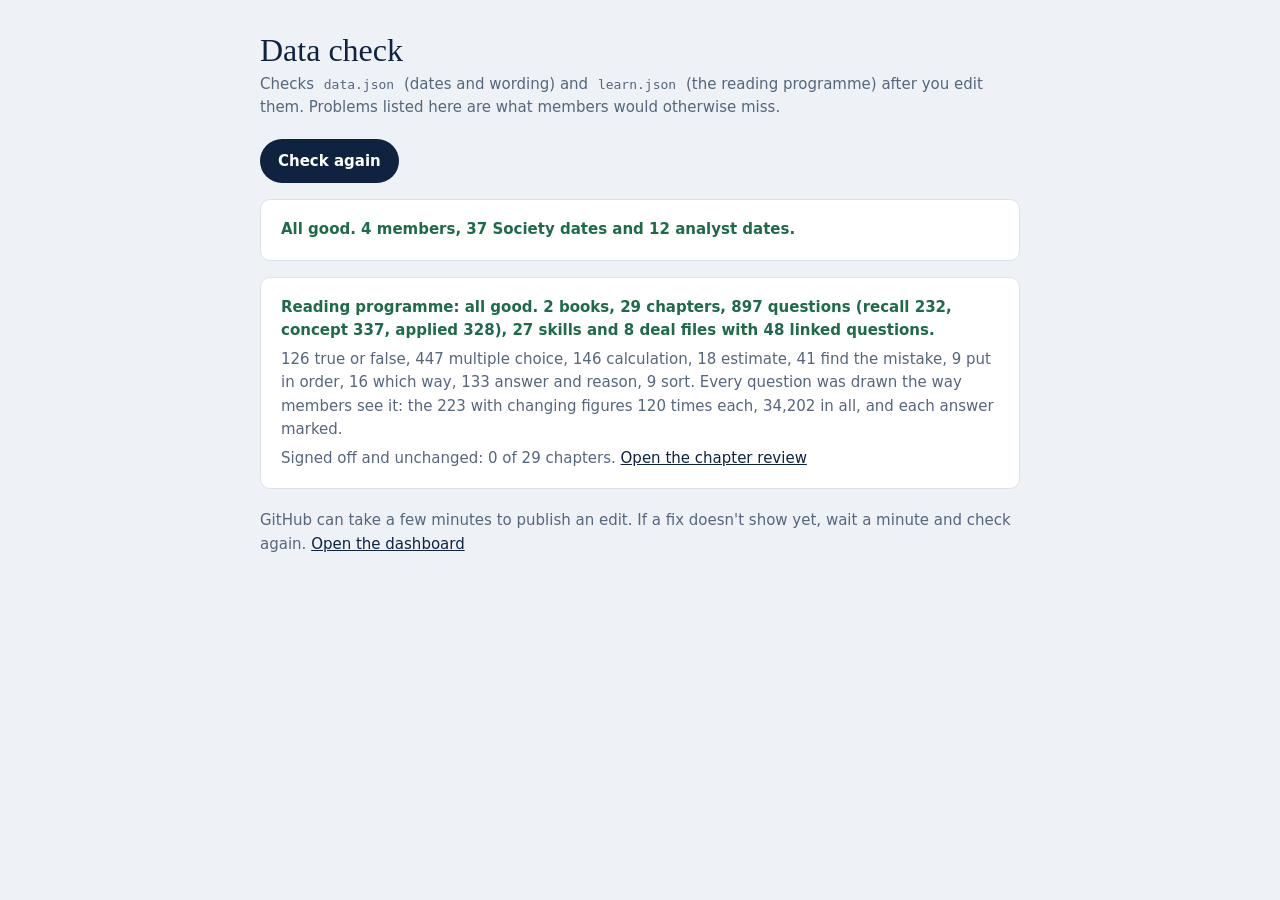
==== check.html @ 2d60f946 "Progress online, chapter sign-off, install and portrait fixes, Learn content - Install: the option i" ====
<!doctype html>
<html lang="en-ZA">
<head>
<meta charset="utf-8">
<meta name="viewport" content="width=device-width, initial-scale=1">
<meta name="robots" content="noindex, nofollow">
<title>Data Check</title>
<link rel="icon" href="icons/favicon.svg" type="image/svg+xml">
<style>
:root{--navy:#0F2340;--ink:#13203A;--muted:#56667C;--line:#DCE2E9;--page:#EEF1F5;--ok:#1E6B4A;--bad:#A3262A;--warn:#8A5A00}
body{margin:0;background:var(--page);color:var(--ink);font:15px/1.55 'IBM Plex Sans',system-ui,-apple-system,'Segoe UI',Roboto,Arial,sans-serif}
main{max-width:760px;margin:0 auto;padding:32px 16px 48px}
h1{margin:0 0 4px;font:400 32px/1.15 Georgia,'Times New Roman',serif;color:var(--navy)}
p{margin:0}
.lead{color:var(--muted);margin-bottom:20px}
.box{background:#fff;border:1px solid var(--line);border-radius:10px;padding:18px 20px;margin-top:16px}
.ok{color:var(--ok);font-weight:600}.bad{color:var(--bad);font-weight:600}.warn{color:var(--warn);font-weight:600}
ul{margin:10px 0 0;padding-left:20px}li{margin:4px 0}
code{font:13px/1.4 ui-monospace,Menlo,Consolas,monospace;background:var(--page);padding:1px 5px;border-radius:4px}
button{font:inherit;min-height:44px;padding:0 18px;border:0;border-radius:999px;background:var(--navy);color:#fff;font-weight:600;cursor:pointer}
a{color:var(--navy)}
</style>
</head>
<body>
<main>
  <h1>Data check</h1>
  <p class="lead">Checks <code>data.json</code> (dates and wording) and <code>learn.json</code> (the reading programme) after you edit them. Problems listed here are what members would otherwise miss.</p>
  <button id="run" type="button">Check again</button>
  <div id="out" class="box" aria-live="polite">Checking…</div>
  <div id="learn" class="box" aria-live="polite">Checking the reading programme…</div>
  <p class="lead" style="margin-top:20px">GitHub can take a few minutes to publish an edit. If a fix doesn't show yet, wait a minute and check again. <a href="./">Open the dashboard</a></p>
</main>
<div id="app" hidden></div>
<script>window.TRS_CHECK = true;</script>
<script src="vendor/preact.min.js"></script>
<script src="vendor/hooks.umd.js"></script>
<script src="vendor/htm.umd.js"></script>
<script src="app.js"></script>
<script>
(function () {
  var out = document.getElementById('out');
  function esc(s) { return String(s).replace(/[&<>]/g, function (c) { return { '&': '&amp;', '<': '&lt;', '>': '&gt;' }[c]; }); }
  function day(s) { var m = /^(\d{4})-(\d{2})-(\d{2})$/.exec(String(s || '')); if (!m) return NaN; var t = Date.UTC(+m[1], +m[2] - 1, +m[3]); var d = new Date(t); return d.getUTCDate() === +m[3] ? t : NaN; }
  function where(text, err) {
    var msg = String(err && err.message || err), pos = /position (\d+)/.exec(msg), lc = /line (\d+) column (\d+)/.exec(msg);
    if (lc) return 'line ' + lc[1] + ', column ' + lc[2];
    if (!pos) return '';
    var before = text.slice(0, +pos[1]).split('\n');
    return 'line ' + before.length + ', column ' + (before[before.length - 1].length + 1);
  }
  function check(D) {
    var errs = [], warns = [], ids = {}, keys = {};
    if (!Array.isArray(D.members) || !D.members.length) errs.push('<code>members</code> must be a list with at least one member.');
    (D.members || []).forEach(function (m, i) {
      var at = 'Member ' + (i + 1);
      if (!m.id) errs.push(at + ' has no <code>id</code>.'); else ids[m.id] = m;
      ['role', 'sector', 'link'].forEach(function (k) { if (!m[k]) errs.push(at + ' (' + esc(m.id || '?') + ') has no <code>' + k + '</code>.'); });
      if (m.cycle && !(D.cycles || {})[m.cycle]) errs.push(at + ' (' + esc(m.id) + ') is in cycle <code>' + esc(m.cycle) + '</code>, which is not defined under <code>cycles</code>.');
    });
    var T = D.term || {};
    ['start', 'protectedEnd', 'resume', 'recessStart', 'recessEnd', 'fullProduction', 'close'].forEach(function (k) { if (isNaN(day(T[k]))) errs.push('<code>term.' + k + '</code> must be a real date written YYYY-MM-DD.'); });
    if (T.defaultTime && !/^([01]\d|2[0-3]):[0-5]\d$/.test(T.defaultTime)) errs.push('<code>term.defaultTime</code> must look like 17:00.');
    if (D.notice && (!D.notice.id || !D.notice.text)) errs.push('<code>notice</code> needs both an <code>id</code> and a <code>text</code>.');
    if (D.site && D.site.url && !/^https:\/\//.test(D.site.url)) errs.push('<code>site.url</code> must start with https://');
    if (D.site && D.site.teams && !/^https:\/\//.test(D.site.teams)) errs.push('<code>site.teams</code> must be a full https:// Teams link.');
    if (D.site && D.site.sync && !/^https:\/\/script\.google\.com\/macros\/s\/[\w-]+\/exec$/.test(D.site.sync)) errs.push('<code>site.sync</code> must be the web app address from Apps Script, ending in <code>/exec</code> (see README, Progress online). Until it is right, progress stays on each phone.');
    Object.keys(D.photos || {}).forEach(function (k) {
      var v = D.photos[k], src = typeof v === 'string' ? v : v && v.src, okp = /^img\/[\w.\-\/]+\.(webp|jpe?g|png|avif)$/i;
      if (['plan', 'meetings', 'learn', 'you', 'role', 'guide'].indexOf(k) < 0) warns.push('<code>photos.' + esc(k) + '</code> is not a section (use plan, meetings, learn or you).');
      if (!okp.test(src || '')) errs.push('<code>photos.' + esc(k) + '</code> must point to a picture in the img folder, such as <code>img/plan.webp</code>.');
      if (v && v.phone && !okp.test(v.phone)) errs.push('<code>photos.' + esc(k) + '.phone</code> must point to a picture in the img folder.');
    });
    function events(list, name) {
      if (!Array.isArray(list)) { errs.push('<code>' + name + '</code> must be a list.'); return 0; }
      list.forEach(function (e, i) {
        var at = name + ' item ' + (i + 1) + (e && e.key ? ' (<code>' + esc(e.key) + '</code>)' : '');
        if (!e || !e.key) { errs.push(at + ' has no <code>key</code>.'); return; }
        if (keys[e.key]) errs.push(at + ' reuses the key <code>' + esc(e.key) + '</code>. Every key must be different.');
        keys[e.key] = true;
        var s = day(e.date);
        if (isNaN(s)) errs.push(at + ': <code>date</code> must be a real date written YYYY-MM-DD.');
        if (e.end != null && (isNaN(day(e.end)) || day(e.end) < s)) errs.push(at + ': <code>end</code> must be a YYYY-MM-DD date on or after <code>date</code>.');
        if (['deadline', 'meeting', 'marker'].indexOf(e.type) < 0) errs.push(at + ': <code>type</code> must be deadline, meeting or marker.');
        if (e.time && !/^([01]\d|2[0-3]):[0-5]\d$/.test(e.time)) errs.push(at + ': <code>time</code> must look like 17:00.');
        if (!e.title) errs.push(at + ' has no <code>title</code>.');
        if (e.who && ['all', 'some'].indexOf(e.who) < 0) errs.push(at + ': <code>who</code> must be all or some.');
        if (e.cycle && !(D.cycles || {})[e.cycle]) errs.push(at + ': cycle <code>' + esc(e.cycle) + '</code> is not defined.');
        Object.keys(e.roles || {}).forEach(function (r) {
          if (!ids[r]) errs.push(at + ': <code>roles</code> names <code>' + esc(r) + '</code>, which is not a member id.');
          if (['lead', 'support'].indexOf(e.roles[r]) < 0) errs.push(at + ': role <code>' + esc(r) + '</code> must be lead or support.');
        });
        ['titleBy', 'detailBy', 'labelBy'].forEach(function (k) { Object.keys(e[k] || {}).forEach(function (r) { if (!ids[r]) warns.push(at + ': <code>' + k + '</code> names <code>' + esc(r) + '</code>, which is not a member id.'); }); });
        if (!e.who && !Object.keys(e.roles || {}).length) warns.push(at + ' has no <code>who</code> and no <code>roles</code>, so nobody sees it.');
        Object.keys(e.status || {}).forEach(function (r) {
          if (!ids[r]) warns.push(at + ': <code>status</code> names <code>' + esc(r) + '</code>, which is not a member id.');
          if (['accepted', 'minor', 'revise', 'incomplete'].indexOf(e.status[r]) < 0) errs.push(at + ': <code>status</code> for <code>' + esc(r) + '</code> must be accepted, minor, revise or incomplete.');
        });
        if (e.link && !/^https:\/\//.test(e.link)) errs.push(at + ': <code>link</code> must be a full https:// address.');
        if (e.links != null) {
          if (!Array.isArray(e.links)) errs.push(at + ': <code>links</code> must be a list.');
          else {
            e.links.forEach(function (l, j) { if (!l || !l.label || !/^https:\/\/\S+$/.test(l.url || '')) errs.push(at + ': link ' + (j + 1) + ' needs a <code>label</code> and a full https:// <code>url</code>.'); });
            if (e.links.length > 4) warns.push(at + ' has ' + e.links.length + ' links; the app shows the first four.');
          }
        }
        if (e.preread != null) {
          var pr = day(e.preread);
          if (e.type !== 'meeting') warns.push(at + ': <code>preread</code> only shows on meetings.');
          if (isNaN(pr)) errs.push(at + ': <code>preread</code> must be a real date written YYYY-MM-DD.');
          else if (!isNaN(s) && pr >= s) errs.push(at + ': <code>preread</code> must be before the meeting date.');
        }
      });
      return list.length;
    }
    var ns = events(D.society, 'society'), na = events(D.analyst || [], 'analyst');
    // reviewer lists: each row names analyst keys; {cycle} becomes each member's pitch cycle
    var akeys = {}; (D.analyst || []).forEach(function (e) { if (e && e.key) akeys[e.key] = true; });
    Object.keys(D.reviewQueues || {}).forEach(function (r) {
      var q = D.reviewQueues[r];
      if (!ids[r]) errs.push('<code>reviewQueues</code> names <code>' + esc(r) + '</code>, which is not a member id.');
      if (!Array.isArray(q)) { errs.push('<code>reviewQueues.' + esc(r) + '</code> must be a list.'); return; }
      q.forEach(function (row, i) {
        var at = 'reviewQueues.' + esc(r) + ' row ' + (i + 1);
        if (!row || !row.what) errs.push(at + ' has no <code>what</code>.');
        ['arrives', 'due', 'doneOn'].forEach(function (k) {
          if (!row || (k !== 'doneOn' && !row[k])) { if (k !== 'doneOn') errs.push(at + ' has no <code>' + k + '</code>.'); return; }
          if (!row[k]) return;
          Object.keys(D.cycles || { A: 1 }).forEach(function (c) {
            var key = String(row[k]).replace('{cycle}', c);
            if (!akeys[key]) errs.push(at + ': <code>' + k + '</code> points to <code>' + esc(key) + '</code>, which is not an analyst key.');
          });
        });
      });
    });
    // readiness checklists: each names the date keys it belongs to
    var ck = {};
    if (D.checklists != null && !Array.isArray(D.checklists)) errs.push('<code>checklists</code> must be a list.');
    (Array.isArray(D.checklists) ? D.checklists : []).forEach(function (c, i) {
      var at = 'checklists item ' + (i + 1) + (c && c.id ? ' (<code>' + esc(c.id) + '</code>)' : '');
      if (!c || !c.id) { errs.push(at + ' has no <code>id</code>.'); return; }
      if (ck[c.id]) errs.push(at + ' reuses the id <code>' + esc(c.id) + '</code>.'); ck[c.id] = true;
      if (!c.title) warns.push(at + ' has no <code>title</code>.');
      if (!Array.isArray(c.items) || !c.items.length) errs.push(at + ' needs a list of <code>items</code>.');
      if (!Array.isArray(c.for) || !c.for.length) errs.push(at + ' needs <code>for</code>: the date keys it belongs to.');
      else c.for.forEach(function (k) { if (!keys[k] && !Object.keys(D.cycles || { A: 1 }).some(function (cy) { return keys[String(k).replace('{cycle}', cy)]; })) errs.push(at + ': <code>for</code> names <code>' + esc(k) + '</code>, which is not a date key.'); });
    });
    if (D.library != null && !Array.isArray(D.library)) errs.push('<code>library</code> must be a list.');
    (Array.isArray(D.library) ? D.library : []).forEach(function (l, i) { if (!l || !l.title || !/^https:\/\/\S+$/.test(l.url || '')) errs.push('library item ' + (i + 1) + ' needs a <code>title</code> and a full https:// <code>url</code>.'); });
    return { errs: errs, warns: warns, ns: ns, na: na, nm: (D.members || []).length };
  }
  // learn.json: books, chapters, levels, rules, skills, deal files and the question bank. The structure is checked here;
  // then every question is drawn with the app's own engine (loaded from app.js), so what passes here works in the app.
  var TYPES = { tf: 'true or false', mcq: 'multiple choice', num: 'calculation', est: 'estimate', err: 'find the mistake', order: 'put in order', dir: 'which way', two: 'answer and reason', sort: 'sort' };
  var IN = { '': 1, R: 1, Rm: 1, Rbn: 1, m: 1, x: 1, '%': 1 };
  var SLOTS = /^(num|err|est|mcq3|c|r|case\d)$/;
  var DRAWS = 120;
  function idx(n, list) { return n >= 0 && n % 1 === 0 && Array.isArray(list) && n < list.length; }
  function dupes(list) { return (list || []).some(function (x, k) { return list.indexOf(x) !== k; }); }
  function checkQ(q, at, units, books, skills, errs, warns, inCase) {
    var t = q.type;
    if (!TYPES[t]) { errs.push(at + ': <code>type</code> must be one of ' + Object.keys(TYPES).join(', ') + '.'); return; }
    if (!inCase && !units[q.unit] && !(q.sample && books[q.book])) errs.push(at + ': <code>unit</code> must be a chapter id.');
    if (q.tier != null && [1, 2, 3].indexOf(q.tier) < 0) errs.push(at + ': <code>tier</code> must be 1, 2 or 3.');
    if (!q.q) errs.push(at + ' has no question text (<code>q</code>).');
    if (!q.why) warns.push(at + ' has no explanation (<code>why</code>).');
    if (q.skill && !skills[q.skill]) errs.push(at + ': skill <code>' + esc(q.skill) + '</code> is not in <code>skills</code>.');
    if (t === 'tf' && typeof q.answer !== 'boolean') errs.push(at + ': a true/false <code>answer</code> must be true or false.');
    if (t === 'mcq' || t === 'two') {
      if (!Array.isArray(q.options) || q.options.length < 2) errs.push(at + ' needs at least two <code>options</code>.');
      else {
        if (!idx(q.answer, q.options)) errs.push(at + ': <code>answer</code> must be the number of the right option, counting from 0.');
        if (dupes(q.options)) errs.push(at + ' repeats an option.');
        if (q.miss && q.miss.length !== q.options.length) warns.push(at + ': <code>miss</code> should have one entry per option (null for the right one).');
        var lens = q.options.map(function (o) { return String(o).length; }), r = lens[q.answer];
        if (q.options.length > 2 && lens.every(function (n, k) { return k === q.answer || r >= n + 12; })) warns.push(at + ': the right option is much longer than the others, which gives it away.');
      }
    }
    if (t === 'two' && !(q.reason && Array.isArray(q.reason.options) && idx(q.reason.answer, q.reason.options))) errs.push(at + ' needs a <code>reason</code> with <code>options</code> and the right <code>answer</code>.');
    if (t === 'num' || t === 'est') {
      if (q.ans == null) errs.push(at + ' needs <code>ans</code> (the formula for the answer).');
      if (!IN[q['in'] || '']) errs.push(at + ': <code>in</code> must be one of R, Rm, Rbn, m, x, % or left out.');
      if (q.dp != null && !(q.dp >= 0 && q.dp <= 3 && q.dp % 1 === 0)) errs.push(at + ': <code>dp</code> (decimal places) must be 0 to 3.');
      (q.steps || []).forEach(function (st, k) { if (!st || !st.t || st.v == null) errs.push(at + ': step ' + (k + 1) + ' needs <code>t</code> (what it is) and <code>v</code> (its formula).'); });
      if (q.ask && !(Array.isArray(q.ask.options) && idx(q.ask.answer, q.ask.options))) errs.push(at + ': <code>ask</code> needs <code>options</code> and the right <code>answer</code>.');
      if (t === 'est' && !(Array.isArray(q.band) && q.band.length === 2)) errs.push(at + ': an estimate needs <code>band</code>, the lowest and highest answers accepted.');
    }
    if (t === 'err' && !(Array.isArray(q.lines) && q.lines.length >= 2 && idx(q.bad, q.lines) && q.fix && Array.isArray(q.fix.options) && idx(q.fix.answer, q.fix.options))) errs.push(at + ' needs <code>lines</code>, the wrong line in <code>bad</code>, and a <code>fix</code> with options and an answer.');
    if (t === 'order' && !(Array.isArray(q.items) && q.items.length >= 3)) errs.push(at + ' needs at least three <code>items</code>, in the right order.');
    if (t === 'dir' && !(Array.isArray(q.measures) && q.measures.length && q.measures.every(function (m) { return m && m.name && /^(up|down|same)$/.test(m.dir); }))) errs.push(at + ': each of <code>measures</code> needs a <code>name</code> and a <code>dir</code> of up, down or same.');
    if (t === 'sort' && !(Array.isArray(q.cats) && q.cats.length === 2 && Array.isArray(q.items) && q.items.length >= 2 && q.items.every(function (x) { return x && x.t && (x.c === 0 || x.c === 1); }))) errs.push(at + ' needs two <code>cats</code> and <code>items</code>, each with <code>t</code> and <code>c</code> (0 or 1).');
  }
  function numsUp(a) { return Array.isArray(a) && a.length && a.every(function (x, k) { return +x > 0 && (!k || +x > +a[k - 1]); }); }
  function checkLearn(L) {
    var errs = [], warns = [], units = {}, books = {}, ids = {}, per = {}, tiers = [0, 0, 0], types = {}, R = L.rules || {}, size = R.checkSize || 8, skills = {}, unitBook = {}, flagged = {};
    if (!Array.isArray(L.books) || !L.books.length) errs.push('<code>books</code> must be a list with at least one book.');
    (L.books || []).forEach(function (b, i) {
      if (!b || !b.id) { errs.push('Book ' + (i + 1) + ' has no <code>id</code>.'); return; }
      books[b.id] = b;
      if (!Array.isArray(b.units) || !b.units.length) errs.push('Book <code>' + esc(b.id) + '</code> has no <code>units</code> (chapters).');
      (b.units || []).forEach(function (u, j) {
        if (!u || !u.id) { errs.push('Book <code>' + esc(b.id) + '</code> chapter ' + (j + 1) + ' has no <code>id</code>.'); return; }
        if (units[u.id]) errs.push('Chapter id <code>' + esc(u.id) + '</code> is used twice.');
        units[u.id] = b.id; per[u.id] = 0; unitBook[u.id] = b;
        if (!u.title) warns.push('Chapter <code>' + esc(u.id) + '</code> has no <code>title</code>.');
        if (u.mins != null && !(+u.mins > 0)) errs.push('Chapter <code>' + esc(u.id) + '</code>: <code>mins</code> must be a number of minutes.');
        if (u.ideas != null && !Array.isArray(u.ideas)) errs.push('Chapter <code>' + esc(u.id) + '</code>: <code>ideas</code> must be a list.');
      });
      var c = b.check;
      if (c) {
        var at = 'Book <code>' + esc(b.id) + '</code> <code>check</code>';
        if (!(c.pass > 0 && c.pass <= size)) errs.push(at + ': <code>pass</code> must be 1 to ' + size + ' (the check size).');
        if (c.passCalc != null && !(c.passCalc >= 0 && c.passCalc <= (c.pass || size))) errs.push(at + ': <code>passCalc</code> must be no more than <code>pass</code>.');
        (c.support || []).forEach(function (m, k) { if (!/^(walk|fade|solo)$/.test(m)) errs.push(at + ': <code>support</code> item ' + (k + 1) + ' must be walk, fade or solo.'); });
        function plan(p, n, label) {
          if (!p || !Array.isArray(p.a || [])) { errs.push(at + ' ' + label + ' must have <code>r</code>, <code>c</code> and a list <code>a</code>.'); return; }
          var bad = (p.a || []).filter(function (x) { return !SLOTS.test(x); });
          if (bad.length) errs.push(at + ' ' + label + ': unknown slots ' + bad.map(function (x) { return '<code>' + esc(x) + '</code>'; }).join(', ') + ' (use num, err, est, mcq3, c, r or case3).');
          var total = (p.r || 0) + (p.c || 0) + (p.a || []).reduce(function (t, x) { var m = /^case(\d)$/.exec(x); return t + (m ? +m[1] : 1); }, 0);
          if (total !== n) warns.push(at + ' ' + label + ' asks ' + total + ' questions; the session has ' + n + '.');
        }
        (c.plans || []).forEach(function (p, k) { plan(p, size, 'plan for Level ' + (k + 1)); });
        if (c.final) plan(c.final, R.finalSize || 20, 'final');
      }
    });
    if (!Array.isArray(L.levels) || !L.levels.length) errs.push('<code>levels</code> must be a list.');
    (L.levels || []).forEach(function (l, i, a) {
      if (!Array.isArray(l.mix) || l.mix.length !== 3) errs.push('Level ' + (i + 1) + ' (' + esc(l.name || '?') + '): <code>mix</code> must list three numbers (recall, concept, applied).');
      if (i && !(+l.xp > +a[i - 1].xp)) errs.push('Level ' + (i + 1) + ' (' + esc(l.name || '?') + ') needs more <code>xp</code> than the level before.');
    });
    if (R.checkPass > size) errs.push('<code>rules.checkPass</code> is more than <code>rules.checkSize</code>.');
    if (R.reviewPass > R.reviewSize) errs.push('<code>rules.reviewPass</code> is more than <code>rules.reviewSize</code>.');
    if (R.finalPass > R.finalSize) errs.push('<code>rules.finalPass</code> is more than <code>rules.finalSize</code>.');
    var SC = L.schedule || {};
    ['skill', 'miss'].forEach(function (k) { if (SC[k] != null && !numsUp(SC[k])) errs.push('<code>schedule.' + k + '</code> must list days that go up, such as [2, 7, 16, 35].'); });
    if (SC.preThesis) {
      if (typeof SC.preThesis.dateKey !== 'string') errs.push('<code>schedule.preThesis.dateKey</code> must name a date key in data.json, such as a-thesis{cycle}.');
      (SC.preThesis.units || []).forEach(function (u) { if (!units[u]) errs.push('<code>schedule.preThesis.units</code>: <code>' + esc(u) + '</code> is not a chapter.'); });
    }
    Object.keys(L.xp || {}).forEach(function (k) { if (!(+L.xp[k] >= 0)) errs.push('<code>xp.' + esc(k) + '</code> must be a number.'); });
    var pg = L.programme || {}, st = day(pg.start), du = day(pg.due);
    if (isNaN(st) || isNaN(du) || du <= st) errs.push('<code>programme.start</code> and <code>programme.due</code> must be YYYY-MM-DD dates, start first.');
    (Array.isArray(pg.pauses) ? pg.pauses : []).forEach(function (x, i) {
      var a = day(x && x.from), b = day(x && x.to), at = 'programme.pauses item ' + (i + 1);
      if (isNaN(a) || isNaN(b) || b < a) errs.push('<code>' + at + '</code>: <code>from</code> and <code>to</code> must be YYYY-MM-DD dates, from first.');
      else if (!isNaN(st) && !isNaN(du) && (a < st || b > du)) warns.push('<code>' + at + '</code> falls outside the programme dates.');
    });
    (L.skills || []).forEach(function (s, i) {
      if (!s || !s.id || !s.name) { errs.push('Skill ' + (i + 1) + ' needs an <code>id</code> and a <code>name</code>.'); return; }
      if (skills[s.id]) errs.push('Skill <code>' + esc(s.id) + '</code> is listed twice.');
      if (!units[s.unit]) errs.push('Skill <code>' + esc(s.id) + '</code>: <code>unit</code> must be a chapter id.');
      skills[s.id] = { n: 0, unit: s.unit };
    });
    (L.questions || []).forEach(function (q, i) {
      var at = 'Question ' + (q && q.id ? '<code>' + esc(q.id) + '</code>' : (i + 1));
      if (!q || !q.id) { errs.push(at + ' has no <code>id</code>.'); return; }
      if (ids[q.id]) errs.push(at + ': the id is used twice.'); ids[q.id] = true;
      var e0 = errs.length; checkQ(q, at, units, books, skills, errs, warns, false); if (errs.length > e0) flagged[q.id] = 1;
      types[q.type] = (types[q.type] || 0) + 1;
      if ([1, 2, 3].indexOf(q.tier) >= 0) tiers[q.tier - 1]++;
      if (q.skill && skills[q.skill]) skills[q.skill].n++;
      var bk = unitBook[q.unit];
      if (bk && bk.check && !q.skill && !q.pre) warns.push(at + ' has no <code>skill</code>; in ' + esc(bk.short || bk.title || bk.id) + ' every question should practise one.');
      if (units[q.unit] && !q.pre) per[q.unit]++;
    });
    var nCase = 0;
    (L.cases || []).forEach(function (c, i) {
      var at = 'Deal file ' + (c && c.id ? '<code>' + esc(c.id) + '</code>' : (i + 1));
      if (!c || !c.id) { errs.push(at + ' has no <code>id</code>.'); return; }
      if (ids[c.id]) errs.push(at + ': the id is used twice.'); ids[c.id] = true;
      if (!units[c.unit]) errs.push(at + ': <code>unit</code> must be a chapter id.');
      if (!c.title || !c.deal) warns.push(at + ' needs a company <code>title</code> and a <code>deal</code> type for its tombstone.');
      if (!Array.isArray(c.facts) || !c.facts.length) errs.push(at + ' needs <code>facts</code>, each a [label, value] pair.');
      if (!Array.isArray(c.items) || c.items.length < 3) errs.push(at + ' needs at least three linked questions in <code>items</code>.');
      else if (c.pass > c.items.length) errs.push(at + ': <code>pass</code> is more than the number of questions.');
      nCase++;
      (c.items || []).forEach(function (q, k) {
        var qa = at + ' question ' + (q && q.id ? '<code>' + esc(q.id) + '</code>' : (k + 1));
        if (!q || !q.id) { errs.push(qa + ' has no <code>id</code>.'); return; }
        if (ids[q.id]) errs.push(qa + ': the id is used twice.'); ids[q.id] = true;
        var e1 = errs.length; checkQ(q, qa, units, books, skills, errs, warns, true); if (errs.length > e1) flagged[q.id] = 1;
        types[q.type] = (types[q.type] || 0) + 1;
        if (q.skill && skills[q.skill]) skills[q.skill].n++;
      });
    });
    Object.keys(skills).forEach(function (s) { if (!skills[s].n) warns.push('Skill <code>' + esc(s) + '</code> has no questions yet.'); });
    Object.keys(per).forEach(function (u) {
      if (!per[u]) warns.push('Chapter <code>' + esc(u) + '</code> has no questions yet; members see “Questions coming soon”.');
      else if (per[u] < size) warns.push('Chapter <code>' + esc(u) + '</code> has ' + per[u] + ' questions; a check asks ' + size + '.');
    });
    (L.facts || []).forEach(function (f, i) { if (!f || !f.text || !(units[f.unit] || books[f.book])) errs.push('Fact ' + (i + 1) + ' needs <code>text</code> and a chapter <code>unit</code> or a <code>book</code>.'); });
    // sign-offs: each records the fingerprint of the chapter it checked; an edit since then asks for a new check
    var sign = { ok: 0, by: 'hor' }, SO = L.signoff, E0 = window.TRS_ENGINE;
    if (SO != null && (typeof SO !== 'object' || Array.isArray(SO))) errs.push('<code>signoff</code> must have <code>by</code> (a member id) and <code>chapters</code>.');
    else if (SO) {
      sign.by = SO.by || 'hor';
      Object.keys(SO.chapters || {}).forEach(function (u) {
        var x = SO.chapters[u], at = '<code>signoff.chapters.' + esc(u) + '</code>';
        if (!units[u]) { errs.push(at + ': <code>' + esc(u) + '</code> is not a chapter id.'); return; }
        if (!x || isNaN(day(x.on))) { errs.push(at + ': <code>on</code> must be a YYYY-MM-DD date.'); return; }
        if (!/^[0-9a-f]{8}$/.test(x.print || '')) { errs.push(at + ': <code>print</code> must be the eight-character fingerprint from the chapter review page.'); return; }
        if (!E0) return;
        if (E0.chapterPrint(L, u) === x.print) sign.ok++;
        else warns.push('Chapter <code>' + esc(u) + '</code> has changed since it was signed off on ' + esc(x.on) + '. Members see “Questions updated since…” until it is checked again: <a href="review.html#' + esc(u) + '">review it</a>.');
      });
    }
    var drawn = drawAll(L, errs, warns, flagged);
    return { sign: sign, errs: errs, warns: warns, nb: (L.books || []).length, nu: Object.keys(units).length, nq: (L.questions || []).length, nd: Object.keys(ids).length - (L.questions || []).length - nCase, tiers: tiers, types: types, ns: Object.keys(skills).length, nc: nCase, drawn: drawn };
  }
  // every question as members will see it: templates drawn many times, each typed answer marked, each listed slip kept out
  function drawAll(L, errs, warns, flagged) {
    var E = window.TRS_ENGINE;
    if (!E) { warns.push('The app’s engine (app.js) didn’t load, so questions weren’t drawn. Check app.js, then check again.'); return null; }
    var LP;
    try { LP = E.learnPrep(L); } catch (e) { errs.push('The app can’t read learn.json: ' + esc(e.message)); return null; }
    LP.left.forEach(function (m) { if (!flagged[m.split(':')[0]]) errs.push('Left out of the app: <code>' + esc(m) + '</code>. Fix it so members get this question.'); });
    var n = 0, bad = {};
    function P(id, m) { if (!bad[id]) { bad[id] = 1; errs.push('<code>' + esc(id) + '</code>: ' + m); } }
    function txt(t, id, where) { if (/[{}]|NaN|Infinity|undefined/.test(t || '')) P(id, where + ' shows a broken figure: “' + esc(String(t).slice(0, 90)) + '”.'); }
    function typedOf(v, u, dp) { return E.showNum(v, u, dp).replace(/[R×%m]|bn/g, '').replace('−', '-'); }
    Object.keys(LP.byId).forEach(function (id) {
      var q = LP.byId[id], raw = q.raw, tmpl = !!(raw.vars || raw.let || q.caseId), runs = tmpl ? DRAWS : 1, hits = 0;
      var modes = q.type === 'num' && raw.steps && raw.steps.length && !q.caseId ? ['solo', 'fade', 'walk'] : ['solo'];
      if (raw.when && raw.when.length) {
        try { var c0 = q.caseId ? E.TPL.build(LP.cases[q.caseId].def, null) : null, e0 = E.TPL.build(raw, null, c0); raw.when.forEach(function (w) { if (!(E.TPL.val(w, e0) > 0)) P(id, 'the written example fails its own condition <code>' + esc(w) + '</code>.'); }); } catch (e) { P(id, esc(e.message)); }
      }
      for (var k = 0; k < runs && !bad[id]; k++) {
        var r = k === 0 && tmpl ? function () { return 0.5; } : E.seeded('check:' + id + ':' + k);
        modes.forEach(function (mode) {
          var it;
          try { it = E.instItem(LP, q, { r: r, rx: E.seeded('checkx:' + id + ':' + k), mode: mode }); } catch (e) { P(id, esc(e.message)); return; }
          n++;
          txt(it.q, id, 'the question'); txt(it.why, id, 'the explanation');
          (it.opts || []).concat(it.ropts || [], it.fix || []).forEach(function (o) { txt(o.t, id, 'an option'); });
          (it.work || []).concat(it.lines || []).forEach(function (w) { txt(w, id, 'the working'); });
          (it.facts || []).forEach(function (f) { txt(f[1], id, 'a deal fact'); });
          if (it.opts && dupes(it.opts.map(function (o) { return o.t; }))) P(id, 'two options come out the same with some figures.');
          if (it.type === 'num' || it.type === 'est') {
            var tg = it.mode === 'fade' ? it.target : { v: it.ans, unit: it.unit, dp: it.dp };
            if (!isFinite(tg.v)) { P(id, 'the answer isn’t a number with some figures.'); return; }
            if (!E.gradeItem(it, { v: typedOf(tg.v, tg.unit, tg.dp), secs: 1 }).right) P(id, 'its own answer, typed as shown (' + esc(E.showNum(tg.v, tg.unit, tg.dp)) + '), is marked wrong. Check <code>dp</code> and <code>tol</code>.');
            if (it.type === 'est' && !(it.band[0] <= it.ans && it.ans <= it.band[1])) P(id, 'the accepted band misses the answer.');
            if (it.mode === 'solo') (it.errs || []).forEach(function (e) { if (E.gradeItem(it, { v: typedOf(e.v, it.unit, it.dp), secs: 1 }).right) hits++; });
            (it.steps || []).forEach(function (st) { if (!isFinite(st.v)) P(id, 'a step isn’t a number with some figures.'); });
          }
          if (it.type === 'dir' && it.mag && !E.gradeItem(it, { v: typedOf(it.mag.ans, it.mag.unit, it.mag.dp), dirs: it.measures.map(function (m) { return m.dir; }), secs: 1 }).right) P(id, 'its own size answer is marked wrong.');
        });
      }
      if (hits) P(id, 'a listed mistake (<code>errs</code>) would be marked right ' + hits + ' times in ' + DRAWS + ' draws. Add a <code>when</code> condition or drop that mistake.');
    });
    return { n: n, t: Object.keys(LP.byId).filter(function (id) { var x = LP.byId[id].raw; return x.vars || x.let || LP.byId[id].caseId; }).length };
  }
  function runLearn() {
    var box = document.getElementById('learn');
    box.textContent = 'Checking the reading programme…';
    fetch('learn.json?fresh=' + Date.now(), { cache: 'no-store' }).then(function (r) {
      if (!r.ok) throw new Error('learn.json could not be fetched (HTTP ' + r.status + ').');
      return r.text();
    }).then(function (text) { return new Promise(function (ok) { box.textContent = 'Drawing every question the way members see it…'; setTimeout(function () { ok(text); }, 30); }); }).then(function (text) {
      var L;
      try { L = JSON.parse(text); } catch (e) {
        var w = where(text, e);
        box.innerHTML = '<p class="bad">learn.json is not valid JSON' + (w ? ' near ' + w : '') + '.</p><p style="margin-top:8px">Members keep the last good copy until it is fixed.</p>';
        return;
      }
      var r = checkLearn(L), h = '';
      var kinds = Object.keys(TYPES).filter(function (t) { return r.types[t]; }).map(function (t) { return r.types[t] + ' ' + TYPES[t]; }).join(', ');
      if (!r.errs.length) h += '<p class="ok">Reading programme: all good. ' + r.nb + ' books, ' + r.nu + ' chapters, ' + r.nq + ' questions (recall ' + r.tiers[0] + ', concept ' + r.tiers[1] + ', applied ' + r.tiers[2] + '), '
        + r.ns + ' skills and ' + r.nc + ' deal files with ' + r.nd + ' linked questions.</p><p style="margin-top:6px;color:var(--muted)">' + kinds + '.' + (r.drawn ? ' Every question was drawn the way members see it: the ' + r.drawn.t + ' with changing figures ' + DRAWS + ' times each, ' + r.drawn.n.toLocaleString('en-ZA') + ' in all, and each answer marked.' : '') + '</p>';
      else h += '<p class="bad">Reading programme: ' + r.errs.length + (r.errs.length === 1 ? ' problem' : ' problems') + ' to fix:</p><ul>' + r.errs.map(function (x) { return '<li>' + x + '</li>'; }).join('') + '</ul>';
      h += '<p style="margin-top:6px;color:var(--muted)">Signed off and unchanged: ' + r.sign.ok + ' of ' + r.nu + ' chapters. <a href="review.html">Open the chapter review</a></p>';
      if (r.warns.length) h += '<p class="warn" style="margin-top:12px">Worth a look:</p><ul>' + r.warns.map(function (x) { return '<li>' + x + '</li>'; }).join('') + '</ul>';
      box.innerHTML = h;
    }).catch(function (e) { box.innerHTML = '<p class="bad">' + esc(e.message) + '</p>'; });
  }
  function run() {
    runLearn();
    out.textContent = 'Checking…';
    fetch('data.json?fresh=' + Date.now(), { cache: 'no-store' }).then(function (r) {
      if (!r.ok) throw new Error('data.json could not be fetched (HTTP ' + r.status + ').');
      return r.text();
    }).then(function (text) {
      var D;
      try { D = JSON.parse(text); } catch (e) {
        var w = where(text, e);
        out.innerHTML = '<p class="bad">The file is not valid JSON' + (w ? ' near ' + w : '') + '.</p><p style="margin-top:8px">Look for a missing comma between items, a missing or extra quote mark, or a comma after the last item in a list. Members keep seeing the last good version until this is fixed.</p>';
        return;
      }
      var r = check(D), h = '';
      if (!r.errs.length) h += '<p class="ok">All good. ' + r.nm + ' members, ' + r.ns + ' Society dates and ' + r.na + ' analyst dates.</p>';
      else h += '<p class="bad">' + r.errs.length + (r.errs.length === 1 ? ' problem' : ' problems') + ' to fix:</p><ul>' + r.errs.map(function (x) { return '<li>' + x + '</li>'; }).join('') + '</ul>';
      if (r.warns.length) h += '<p class="warn" style="margin-top:12px">Worth a look:</p><ul>' + r.warns.map(function (x) { return '<li>' + x + '</li>'; }).join('') + '</ul>';
      out.innerHTML = h;
    }).catch(function (e) { out.innerHTML = '<p class="bad">' + esc(e.message) + '</p>'; });
  }
  document.getElementById('run').addEventListener('click', run);
  run();
})();
</script>
</body>
</html>
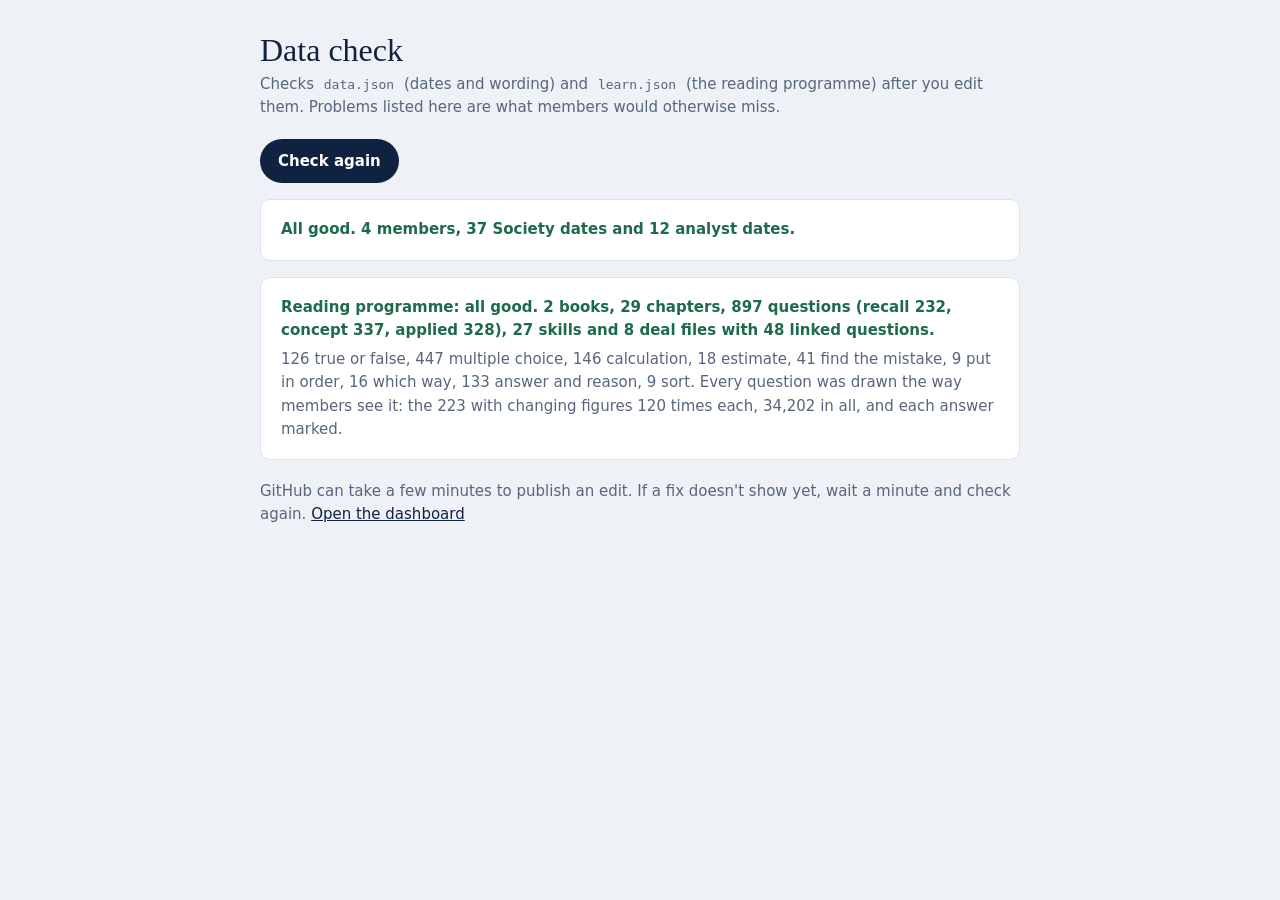
==== commit 26f17bbf: "Remove chapter sign-off and progress online On the President's decision, both are taken out before g" ====
--- a/check.html
+++ b/check.html
@@ -63,7 +63,6 @@
     if (D.notice && (!D.notice.id || !D.notice.text)) errs.push('<code>notice</code> needs both an <code>id</code> and a <code>text</code>.');
     if (D.site && D.site.url && !/^https:\/\//.test(D.site.url)) errs.push('<code>site.url</code> must start with https://');
     if (D.site && D.site.teams && !/^https:\/\//.test(D.site.teams)) errs.push('<code>site.teams</code> must be a full https:// Teams link.');
-    if (D.site && D.site.sync && !/^https:\/\/script\.google\.com\/macros\/s\/[\w-]+\/exec$/.test(D.site.sync)) errs.push('<code>site.sync</code> must be the web app address from Apps Script, ending in <code>/exec</code> (see README, Progress online). Until it is right, progress stays on each phone.');
     Object.keys(D.photos || {}).forEach(function (k) {
       var v = D.photos[k], src = typeof v === 'string' ? v : v && v.src, okp = /^img\/[\w.\-\/]+\.(webp|jpe?g|png|avif)$/i;
       if (['plan', 'meetings', 'learn', 'you', 'role', 'guide'].indexOf(k) < 0) warns.push('<code>photos.' + esc(k) + '</code> is not a section (use plan, meetings, learn or you).');
@@ -288,23 +287,8 @@
       else if (per[u] < size) warns.push('Chapter <code>' + esc(u) + '</code> has ' + per[u] + ' questions; a check asks ' + size + '.');
     });
     (L.facts || []).forEach(function (f, i) { if (!f || !f.text || !(units[f.unit] || books[f.book])) errs.push('Fact ' + (i + 1) + ' needs <code>text</code> and a chapter <code>unit</code> or a <code>book</code>.'); });
-    // sign-offs: each records the fingerprint of the chapter it checked; an edit since then asks for a new check
-    var sign = { ok: 0, by: 'hor' }, SO = L.signoff, E0 = window.TRS_ENGINE;
-    if (SO != null && (typeof SO !== 'object' || Array.isArray(SO))) errs.push('<code>signoff</code> must have <code>by</code> (a member id) and <code>chapters</code>.');
-    else if (SO) {
-      sign.by = SO.by || 'hor';
-      Object.keys(SO.chapters || {}).forEach(function (u) {
-        var x = SO.chapters[u], at = '<code>signoff.chapters.' + esc(u) + '</code>';
-        if (!units[u]) { errs.push(at + ': <code>' + esc(u) + '</code> is not a chapter id.'); return; }
-        if (!x || isNaN(day(x.on))) { errs.push(at + ': <code>on</code> must be a YYYY-MM-DD date.'); return; }
-        if (!/^[0-9a-f]{8}$/.test(x.print || '')) { errs.push(at + ': <code>print</code> must be the eight-character fingerprint from the chapter review page.'); return; }
-        if (!E0) return;
-        if (E0.chapterPrint(L, u) === x.print) sign.ok++;
-        else warns.push('Chapter <code>' + esc(u) + '</code> has changed since it was signed off on ' + esc(x.on) + '. Members see “Questions updated since…” until it is checked again: <a href="review.html#' + esc(u) + '">review it</a>.');
-      });
-    }
     var drawn = drawAll(L, errs, warns, flagged);
-    return { sign: sign, errs: errs, warns: warns, nb: (L.books || []).length, nu: Object.keys(units).length, nq: (L.questions || []).length, nd: Object.keys(ids).length - (L.questions || []).length - nCase, tiers: tiers, types: types, ns: Object.keys(skills).length, nc: nCase, drawn: drawn };
+    return { errs: errs, warns: warns, nb: (L.books || []).length, nu: Object.keys(units).length, nq: (L.questions || []).length, nd: Object.keys(ids).length - (L.questions || []).length - nCase, tiers: tiers, types: types, ns: Object.keys(skills).length, nc: nCase, drawn: drawn };
   }
   // every question as members will see it: templates drawn many times, each typed answer marked, each listed slip kept out
   function drawAll(L, errs, warns, flagged) {
@@ -367,7 +351,6 @@
       if (!r.errs.length) h += '<p class="ok">Reading programme: all good. ' + r.nb + ' books, ' + r.nu + ' chapters, ' + r.nq + ' questions (recall ' + r.tiers[0] + ', concept ' + r.tiers[1] + ', applied ' + r.tiers[2] + '), '
         + r.ns + ' skills and ' + r.nc + ' deal files with ' + r.nd + ' linked questions.</p><p style="margin-top:6px;color:var(--muted)">' + kinds + '.' + (r.drawn ? ' Every question was drawn the way members see it: the ' + r.drawn.t + ' with changing figures ' + DRAWS + ' times each, ' + r.drawn.n.toLocaleString('en-ZA') + ' in all, and each answer marked.' : '') + '</p>';
       else h += '<p class="bad">Reading programme: ' + r.errs.length + (r.errs.length === 1 ? ' problem' : ' problems') + ' to fix:</p><ul>' + r.errs.map(function (x) { return '<li>' + x + '</li>'; }).join('') + '</ul>';
-      h += '<p style="margin-top:6px;color:var(--muted)">Signed off and unchanged: ' + r.sign.ok + ' of ' + r.nu + ' chapters. <a href="review.html">Open the chapter review</a></p>';
       if (r.warns.length) h += '<p class="warn" style="margin-top:12px">Worth a look:</p><ul>' + r.warns.map(function (x) { return '<li>' + x + '</li>'; }).join('') + '</ul>';
       box.innerHTML = h;
     }).catch(function (e) { box.innerHTML = '<p class="bad">' + esc(e.message) + '</p>'; });
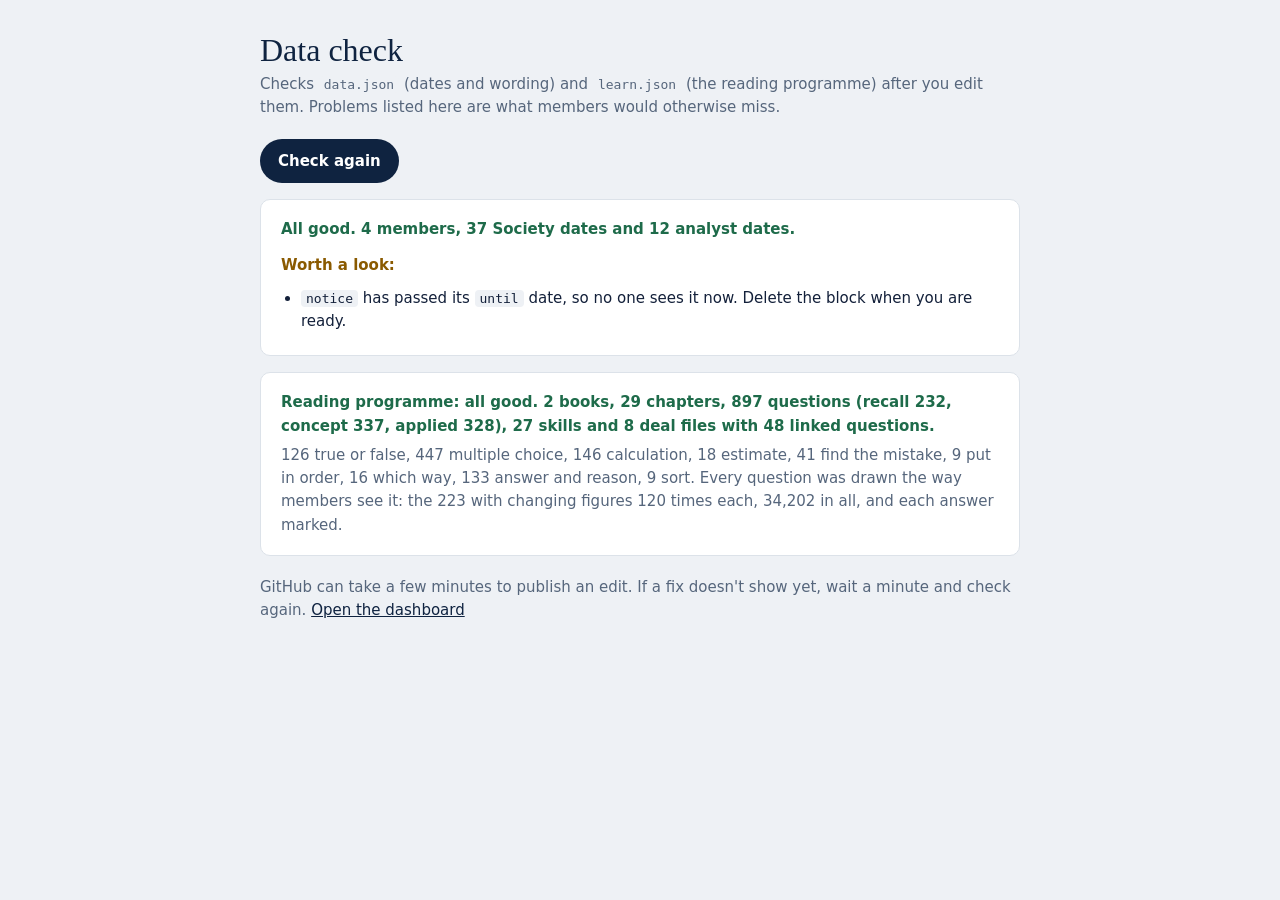
==== commit 1679399b: "Congratulations message to Members, shown once when they open the app - data.json notice: congratula" ====
--- a/check.html
+++ b/check.html
@@ -61,6 +61,9 @@
     ['start', 'protectedEnd', 'resume', 'recessStart', 'recessEnd', 'fullProduction', 'close'].forEach(function (k) { if (isNaN(day(T[k]))) errs.push('<code>term.' + k + '</code> must be a real date written YYYY-MM-DD.'); });
     if (T.defaultTime && !/^([01]\d|2[0-3]):[0-5]\d$/.test(T.defaultTime)) errs.push('<code>term.defaultTime</code> must look like 17:00.');
     if (D.notice && (!D.notice.id || !D.notice.text)) errs.push('<code>notice</code> needs both an <code>id</code> and a <code>text</code>.');
+    if (D.notice && D.notice.until && isNaN(day(D.notice.until))) errs.push('<code>notice.until</code> must be a YYYY-MM-DD date.');
+    if (D.notice && D.notice.points != null && !(Array.isArray(D.notice.points) && D.notice.points.every(function (t) { return typeof t === 'string'; }))) errs.push('<code>notice.points</code> must be a list of lines of text.');
+    if (D.notice && D.notice.until && !isNaN(day(D.notice.until)) && day(D.notice.until) < day(new Intl.DateTimeFormat('en-CA', { timeZone: 'Africa/Johannesburg' }).format(new Date()))) warns.push('<code>notice</code> has passed its <code>until</code> date, so no one sees it now. Delete the block when you are ready.');
     if (D.site && D.site.url && !/^https:\/\//.test(D.site.url)) errs.push('<code>site.url</code> must start with https://');
     if (D.site && D.site.teams && !/^https:\/\//.test(D.site.teams)) errs.push('<code>site.teams</code> must be a full https:// Teams link.');
     Object.keys(D.photos || {}).forEach(function (k) {
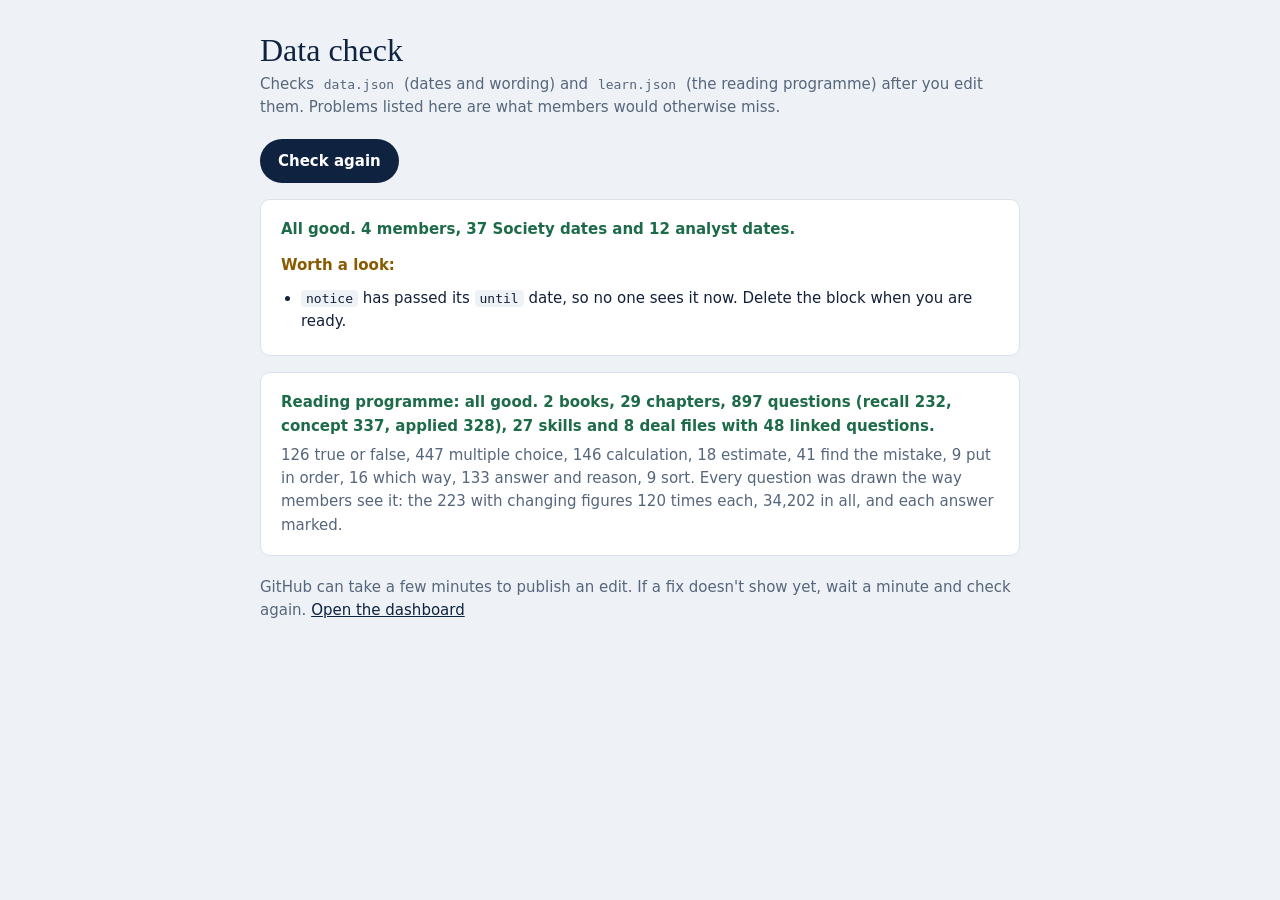
==== commit cd9bdfac: "Hand in on Drive: the Society's Google Drive folder on every deadline - site.submit holds the Societ" ====
--- a/check.html
+++ b/check.html
@@ -66,6 +66,7 @@
     if (D.notice && D.notice.until && !isNaN(day(D.notice.until)) && day(D.notice.until) < day(new Intl.DateTimeFormat('en-CA', { timeZone: 'Africa/Johannesburg' }).format(new Date()))) warns.push('<code>notice</code> has passed its <code>until</code> date, so no one sees it now. Delete the block when you are ready.');
     if (D.site && D.site.url && !/^https:\/\//.test(D.site.url)) errs.push('<code>site.url</code> must start with https://');
     if (D.site && D.site.teams && !/^https:\/\//.test(D.site.teams)) errs.push('<code>site.teams</code> must be a full https:// Teams link.');
+    if (D.site && D.site.submit && !/^https:\/\//.test(D.site.submit)) errs.push('<code>site.submit</code> must be a full https:// link to the folder where Members hand in work.');
     Object.keys(D.photos || {}).forEach(function (k) {
       var v = D.photos[k], src = typeof v === 'string' ? v : v && v.src, okp = /^img\/[\w.\-\/]+\.(webp|jpe?g|png|avif)$/i;
       if (['plan', 'meetings', 'learn', 'you', 'role', 'guide'].indexOf(k) < 0) warns.push('<code>photos.' + esc(k) + '</code> is not a section (use plan, meetings, learn or you).');
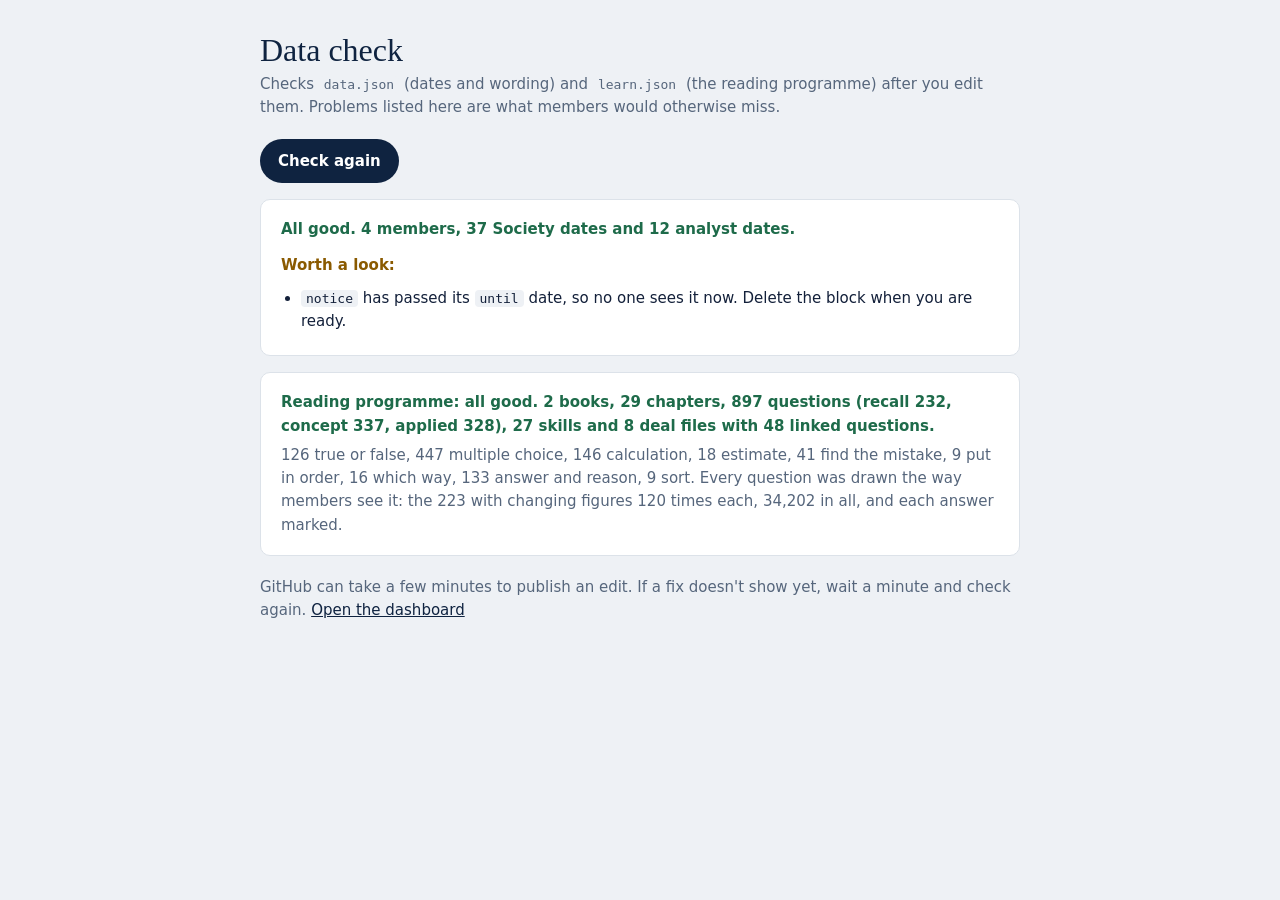
==== commit 8b68c060: "GBox Drive fix, pull to refresh, pitch feedback, decision register - Hand in on Android: when the Dr" ====
--- a/check.html
+++ b/check.html
@@ -106,6 +106,19 @@
             if (e.links.length > 4) warns.push(at + ' has ' + e.links.length + ' links; the app shows the first four.');
           }
         }
+        // the Concept of the Meeting slot (a member id) and the attendance record after the meeting
+        if (e.concept != null) {
+          if (e.type !== 'meeting') warns.push(at + ': <code>concept</code> only counts on meetings.');
+          if (!ids[e.concept]) errs.push(at + ': <code>concept</code> must be a member id (hor, pres, pm or coo).');
+        }
+        if (e.attendance != null) {
+          if (e.type !== 'meeting') warns.push(at + ': <code>attendance</code> only counts on meetings.');
+          Object.keys(e.attendance || {}).forEach(function (r) {
+            if (!ids[r]) warns.push(at + ': <code>attendance</code> names <code>' + esc(r) + '</code>, which is not a member id.');
+            if (['present', 'excused', 'absent'].indexOf(e.attendance[r]) < 0) errs.push(at + ': <code>attendance</code> for <code>' + esc(r) + '</code> must be present, excused or absent.');
+          });
+          if (!isNaN(s) && s > day(new Intl.DateTimeFormat('en-CA', { timeZone: 'Africa/Johannesburg' }).format(new Date()))) warns.push(at + ' has an <code>attendance</code> record but has not happened yet.');
+        }
         if (e.preread != null) {
           var pr = day(e.preread);
           if (e.type !== 'meeting') warns.push(at + ': <code>preread</code> only shows on meetings.');
@@ -116,6 +129,25 @@
       return list.length;
     }
     var ns = events(D.society, 'society'), na = events(D.analyst || [], 'analyst');
+    // one Concept of the Meeting per Member
+    var slots = {}; (D.society || []).forEach(function (e) { if (e && e.type === 'meeting' && e.concept) (slots[e.concept] = slots[e.concept] || []).push(e.key); });
+    (D.members || []).forEach(function (m) {
+      var n = (slots[m.id] || []).length;
+      if (!n) warns.push('No meeting has <code>"concept": "' + esc(m.id) + '"</code>, so that Member’s Concept of the Meeting shows as to be confirmed.');
+      else if (n > 1) warns.push('<code>' + esc(m.id) + '</code> presents the Concept of the Meeting at ' + n + ' meetings (' + slots[m.id].map(esc).join(', ') + '); the app shows the first.');
+    });
+    // the decision register
+    if (D.decisions != null && !Array.isArray(D.decisions)) errs.push('<code>decisions</code> must be a list.');
+    (Array.isArray(D.decisions) ? D.decisions : []).forEach(function (d, i) {
+      var at = 'decision ' + (i + 1) + (d && d.id ? ' (<code>' + esc(d.id) + '</code>)' : '');
+      if (!d || !d.id || !d.title) { errs.push(at + ' needs an <code>id</code> and a <code>title</code>.'); return; }
+      if (isNaN(day(d.date))) errs.push(at + ': <code>date</code> must be a real date written YYYY-MM-DD.');
+      if (['approved', 'rejected', 'deferred', 'noted'].indexOf(d.outcome) < 0) errs.push(at + ': <code>outcome</code> must be approved, rejected, deferred or noted.');
+      if (d.meeting && !keys[d.meeting]) errs.push(at + ': <code>meeting</code> names <code>' + esc(d.meeting) + '</code>, which is not a date key.');
+      if (d.owner && !ids[d.owner]) warns.push(at + ': <code>owner</code> is not a member id.');
+      if (d.review != null && (isNaN(day(d.review)) || day(d.review) <= day(d.date))) errs.push(at + ': <code>review</code> must be a YYYY-MM-DD date after the decision.');
+    });
+    if (D.term && D.term.attendance != null && !(typeof D.term.attendance === 'number' && D.term.attendance > 0 && D.term.attendance <= 100)) errs.push('<code>term.attendance</code> must be a percentage, such as 70.');
     // reviewer lists: each row names analyst keys; {cycle} becomes each member's pitch cycle
     var akeys = {}; (D.analyst || []).forEach(function (e) { if (e && e.key) akeys[e.key] = true; });
     Object.keys(D.reviewQueues || {}).forEach(function (r) {
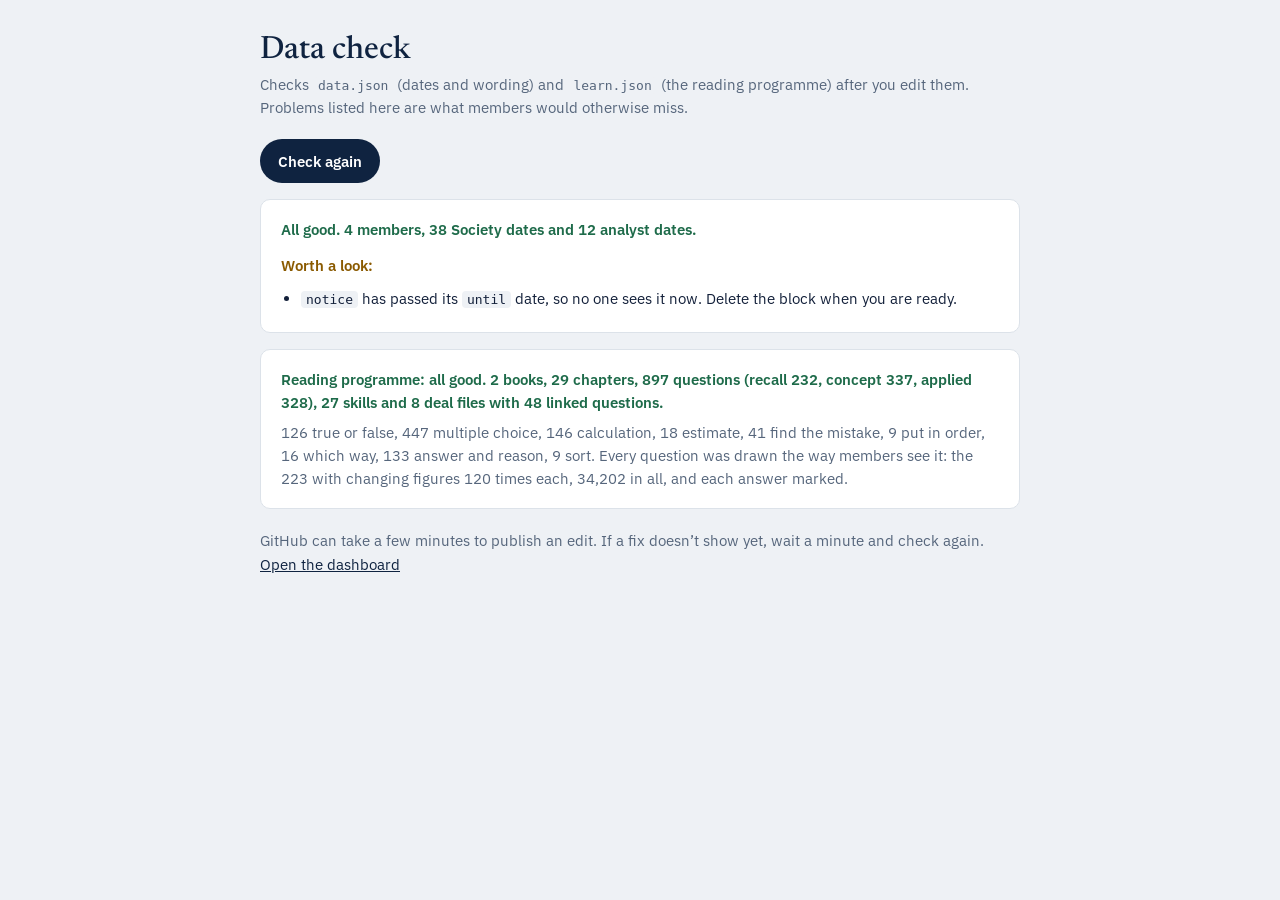
==== commit f3c07f5f: "Fixes pass: week strip, attendance dots, meeting tags, timeline labels, meeting-day header - Week st" ====
--- a/check.html
+++ b/check.html
@@ -6,11 +6,12 @@
 <meta name="robots" content="noindex, nofollow">
 <title>Data Check</title>
 <link rel="icon" href="icons/favicon.svg" type="image/svg+xml">
+<link rel="stylesheet" href="fonts/fonts.css">
 <style>
 :root{--navy:#0F2340;--ink:#13203A;--muted:#56667C;--line:#DCE2E9;--page:#EEF1F5;--ok:#1E6B4A;--bad:#A3262A;--warn:#8A5A00}
 body{margin:0;background:var(--page);color:var(--ink);font:15px/1.55 'IBM Plex Sans',system-ui,-apple-system,'Segoe UI',Roboto,Arial,sans-serif}
 main{max-width:760px;margin:0 auto;padding:32px 16px 48px}
-h1{margin:0 0 4px;font:400 32px/1.15 Georgia,'Times New Roman',serif;color:var(--navy)}
+h1{margin:0 0 4px;font:500 32px/1.15 'Newsreader',Georgia,'Times New Roman',serif;color:var(--navy)}
 p{margin:0}
 .lead{color:var(--muted);margin-bottom:20px}
 .box{background:#fff;border:1px solid var(--line);border-radius:10px;padding:18px 20px;margin-top:16px}
@@ -28,7 +29,7 @@
   <button id="run" type="button">Check again</button>
   <div id="out" class="box" aria-live="polite">Checking…</div>
   <div id="learn" class="box" aria-live="polite">Checking the reading programme…</div>
-  <p class="lead" style="margin-top:20px">GitHub can take a few minutes to publish an edit. If a fix doesn't show yet, wait a minute and check again. <a href="./">Open the dashboard</a></p>
+  <p class="lead" style="margin-top:20px">GitHub can take a few minutes to publish an edit. If a fix doesn’t show yet, wait a minute and check again. <a href="./">Open the dashboard</a></p>
 </main>
 <div id="app" hidden></div>
 <script>window.TRS_CHECK = true;</script>
--- a/fonts/fonts.css
+++ b/fonts/fonts.css
@@ -0,0 +1,8 @@
+@font-face{font-family:'Newsreader';font-style:normal;font-weight:200 800;font-display:swap;src:url(newsreader.woff2) format('woff2-variations'),url(newsreader.woff2) format('woff2');unicode-range:U+0000-00FF,U+0131,U+0152-0153,U+02BB-02BC,U+02C6,U+02DA,U+02DC,U+0304,U+0308,U+0329,U+2000-206F,U+20AC,U+2122,U+2191,U+2193,U+2212,U+2215,U+FEFF,U+FFFD}
+@font-face{font-family:'IBM Plex Sans';font-style:normal;font-weight:400;font-display:swap;src:url(plex-sans-400.woff2) format('woff2');unicode-range:U+0000-00FF,U+0131,U+0152-0153,U+02BB-02BC,U+02C6,U+02DA,U+02DC,U+0304,U+0308,U+0329,U+2000-206F,U+20AC,U+2122,U+2191,U+2193,U+2212,U+2215,U+FEFF,U+FFFD}
+@font-face{font-family:'IBM Plex Sans';font-style:normal;font-weight:500;font-display:swap;src:url(plex-sans-500.woff2) format('woff2');unicode-range:U+0000-00FF,U+0131,U+0152-0153,U+02BB-02BC,U+02C6,U+02DA,U+02DC,U+0304,U+0308,U+0329,U+2000-206F,U+20AC,U+2122,U+2191,U+2193,U+2212,U+2215,U+FEFF,U+FFFD}
+@font-face{font-family:'IBM Plex Sans';font-style:normal;font-weight:600;font-display:swap;src:url(plex-sans-600.woff2) format('woff2');unicode-range:U+0000-00FF,U+0131,U+0152-0153,U+02BB-02BC,U+02C6,U+02DA,U+02DC,U+0304,U+0308,U+0329,U+2000-206F,U+20AC,U+2122,U+2191,U+2193,U+2212,U+2215,U+FEFF,U+FFFD}
+@font-face{font-family:'IBM Plex Sans';font-style:normal;font-weight:700;font-display:swap;src:url(plex-sans-700.woff2) format('woff2');unicode-range:U+0000-00FF,U+0131,U+0152-0153,U+02BB-02BC,U+02C6,U+02DA,U+02DC,U+0304,U+0308,U+0329,U+2000-206F,U+20AC,U+2122,U+2191,U+2193,U+2212,U+2215,U+FEFF,U+FFFD}
+/* Learn only: the stripes look's display faces (SIL Open Font License) */
+@font-face{font-family:'Michroma';font-style:normal;font-weight:400;font-display:swap;src:url(michroma.woff2) format('woff2');unicode-range:U+0000-00FF,U+0131,U+0152-0153,U+02BB-02BC,U+02C6,U+02DA,U+02DC,U+0304,U+0308,U+0329,U+2000-206F,U+20AC,U+2122,U+2191,U+2193,U+2212,U+2215,U+FEFF,U+FFFD}
+@font-face{font-family:'Fraunces';font-style:normal;font-weight:100 900;font-display:swap;src:url(fraunces-soft.woff2) format('woff2-variations'),url(fraunces-soft.woff2) format('woff2');unicode-range:U+0000-00FF,U+0131,U+0152-0153,U+02BB-02BC,U+02C6,U+02DA,U+02DC,U+0304,U+0308,U+0329,U+2000-206F,U+20AC,U+2122,U+2191,U+2193,U+2212,U+2215,U+FEFF,U+FFFD}
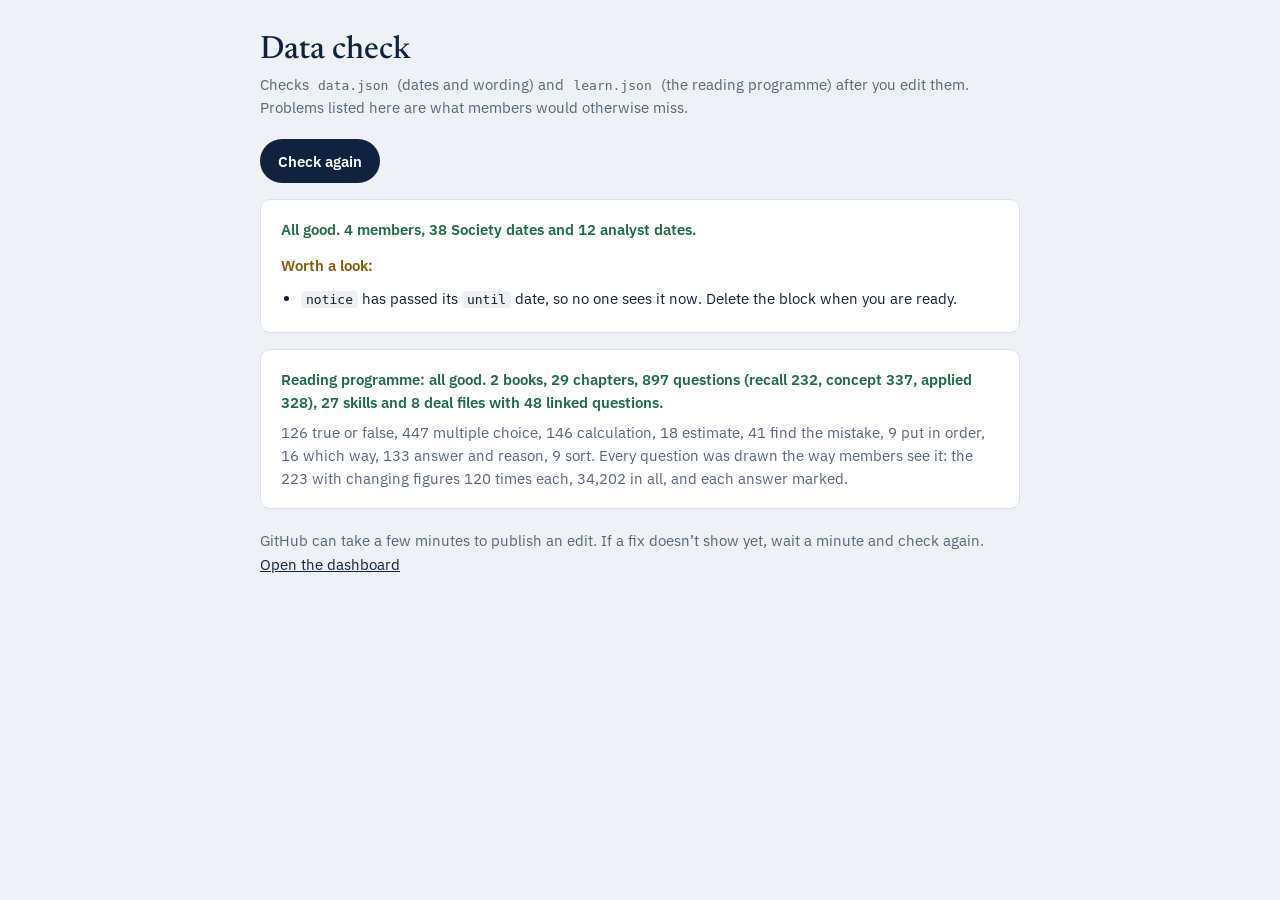
==== commit b1b3949f: "Recap meeting moves to Saturday 31 October 2026, 08:30 to 09:30, on its own Teams link The Members a" ====
--- a/check.html
+++ b/check.html
@@ -86,6 +86,13 @@
         if (e.end != null && (isNaN(day(e.end)) || day(e.end) < s)) errs.push(at + ': <code>end</code> must be a YYYY-MM-DD date on or after <code>date</code>.');
         if (['deadline', 'meeting', 'marker'].indexOf(e.type) < 0) errs.push(at + ': <code>type</code> must be deadline, meeting or marker.');
         if (e.time && !/^([01]\d|2[0-3]):[0-5]\d$/.test(e.time)) errs.push(at + ': <code>time</code> must look like 17:00.');
+        // a meeting may name its own start and end; without them it runs 17:00 to 18:30
+        if (e.endTime != null) {
+          if (e.type !== 'meeting') warns.push(at + ': <code>endTime</code> only counts on meetings.');
+          else if (!/^([01]\d|2[0-3]):[0-5]\d$/.test(e.endTime)) errs.push(at + ': <code>endTime</code> must look like 18:30.');
+          else if (e.endTime <= (e.time || '17:00')) errs.push(at + ': <code>endTime</code> must be after the start (' + esc(e.time || '17:00') + ').');
+        }
+        if (e.type === 'meeting' && e.time && !e.endTime) warns.push(at + ': this meeting starts at ' + esc(e.time) + ' but has no <code>endTime</code>, so it is shown as 90 minutes.');
         if (!e.title) errs.push(at + ' has no <code>title</code>.');
         if (e.who && ['all', 'some'].indexOf(e.who) < 0) errs.push(at + ': <code>who</code> must be all or some.');
         if (e.cycle && !(D.cycles || {})[e.cycle]) errs.push(at + ': cycle <code>' + esc(e.cycle) + '</code> is not defined.');
